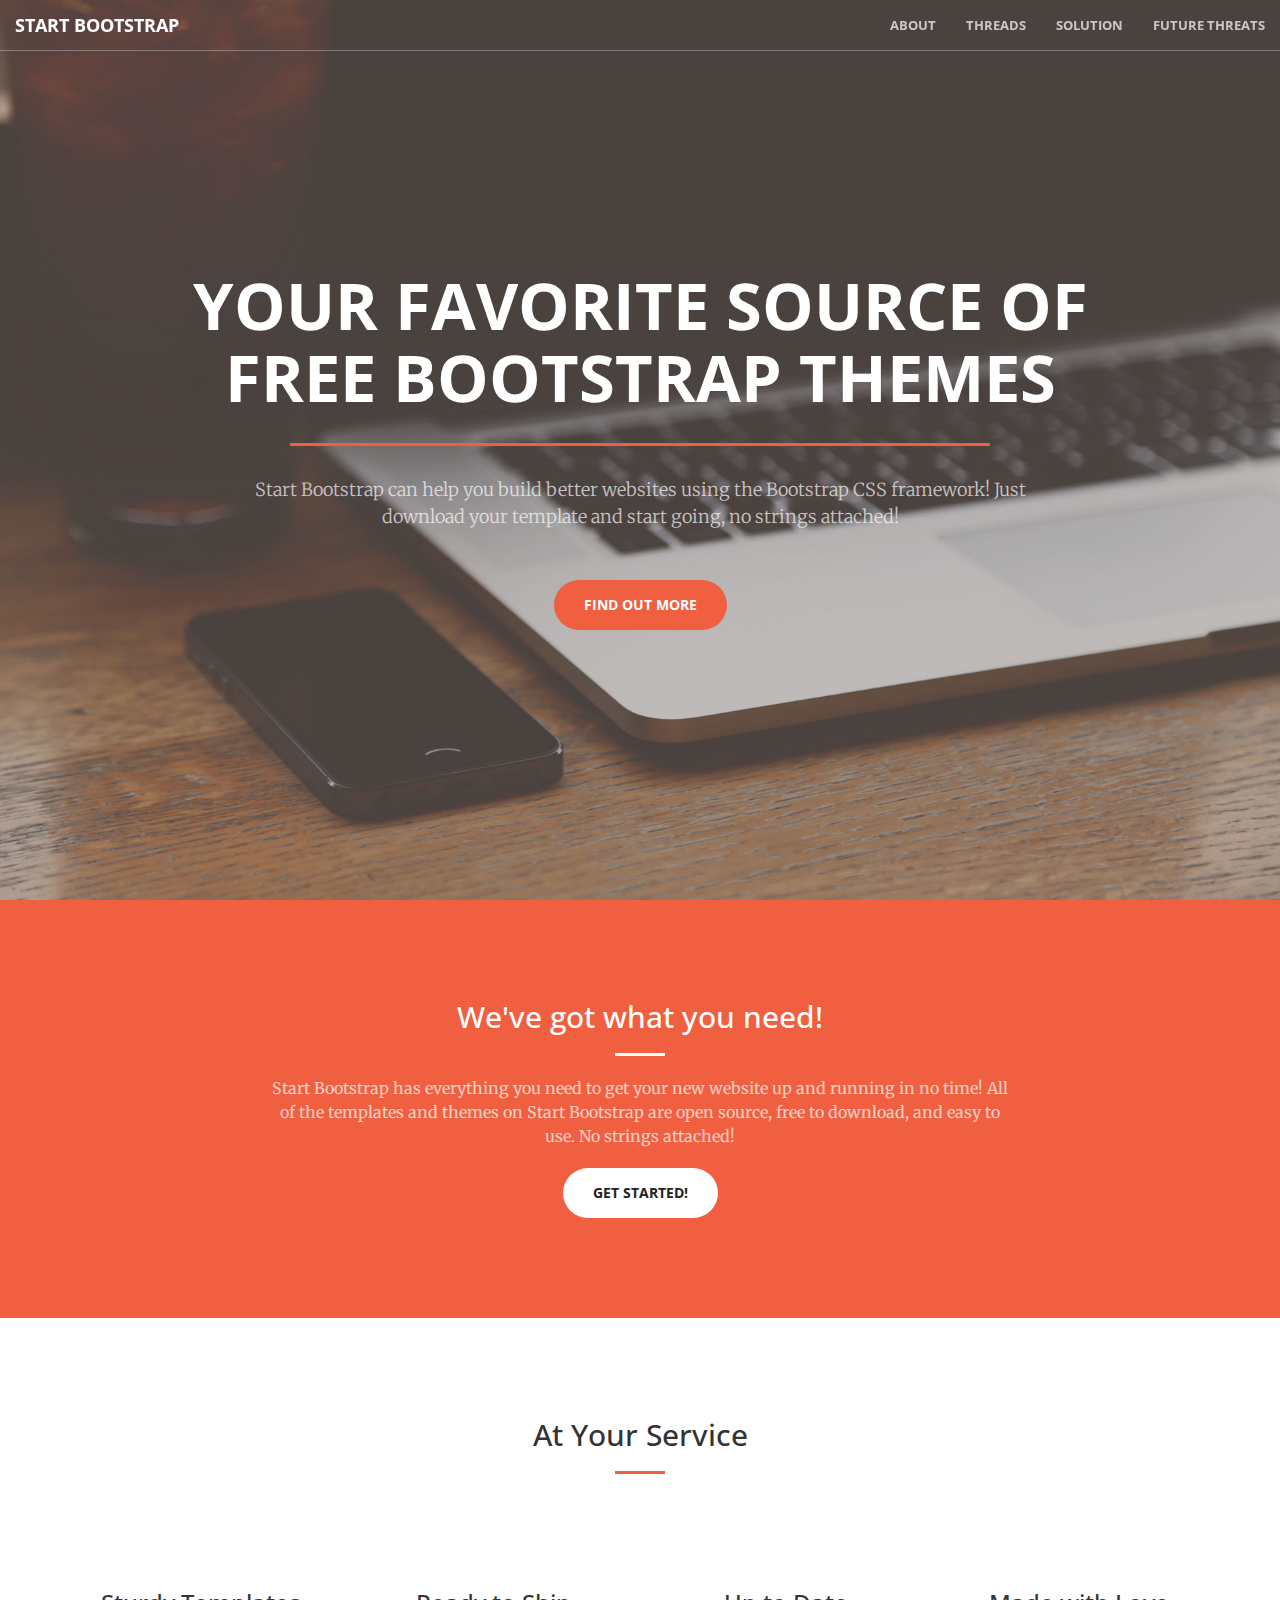
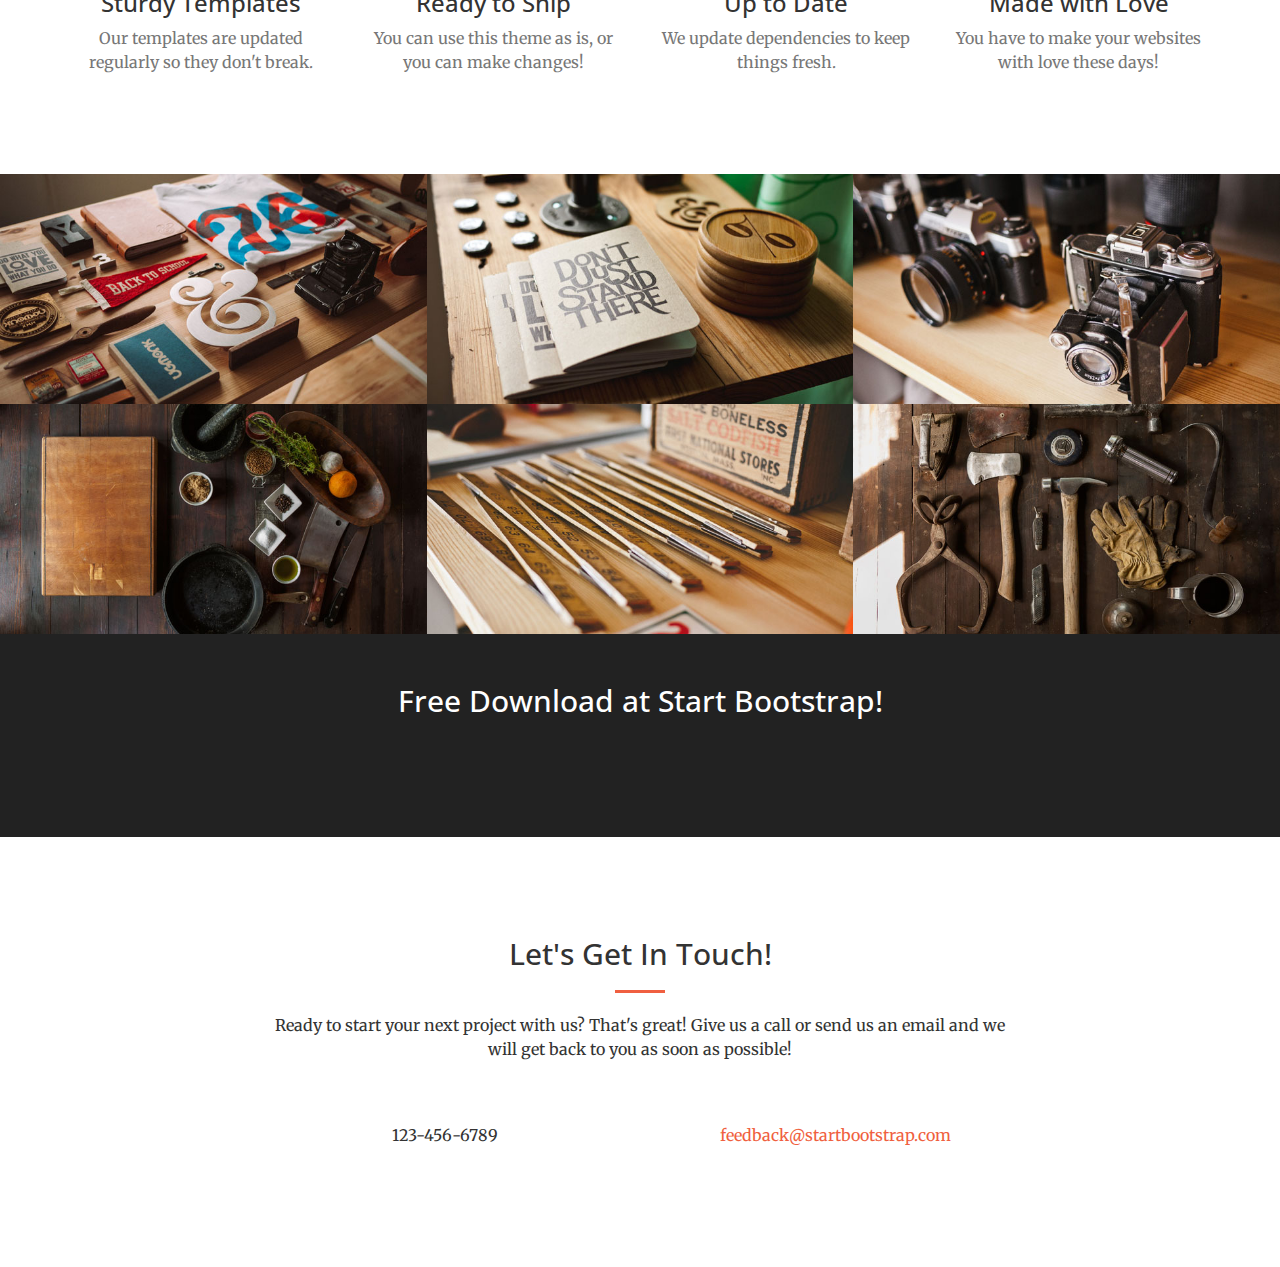
==== ITclass/page/future.html @ 8535921b "all the updates" ====
<!DOCTYPE html>
<html lang="en">

<head>

    <meta charset="utf-8">
    <meta http-equiv="X-UA-Compatible" content="IE=edge">
    <meta name="viewport" content="width=device-width, initial-scale=1">
    <meta name="description" content="">
    <meta name="author" content="">

    <title>IT646 - Threats to E-Commerce</title>

    <!-- Bootstrap Core CSS -->
    <link rel="stylesheet" href="../css/bootstrap.min.css" type="text/css">

    <!-- Custom Fonts -->
    <link href='http://fonts.googleapis.com/css?family=Open+Sans:300italic,400italic,600italic,700italic,800italic,400,300,600,700,800' rel='stylesheet' type='text/css'>
    <link href='http://fonts.googleapis.com/css?family=Merriweather:400,300,300italic,400italic,700,700italic,900,900italic' rel='stylesheet' type='text/css'>
    <link rel="stylesheet" href="../font-awesome/css/font-awesome.min.css" type="text/css">

    <!-- Plugin CSS -->
    <link rel="stylesheet" href="../css/animate.min.css" type="text/css">

    <!-- Custom CSS -->
    <link rel="stylesheet" href="../css/creative.css" type="text/css">

    <!-- HTML5 Shim and Respond.js IE8 support of HTML5 elements and media queries -->
    <!-- WARNING: Respond.js doesn't work if you view the page via file:// -->
    <!--[if lt IE 9]>
        <script src="https://oss.maxcdn.com/libs/html5shiv/3.7.0/html5shiv.js"></script>
        <script src="https://oss.maxcdn.com/libs/respond.js/1.4.2/respond.min.js"></script>
        <![endif]-->

    </head>

    <body id="page-top">

        <nav id="mainNav" class="navbar navbar-default navbar-fixed-top">
            <div class="container-fluid">
                <!-- Brand and toggle get grouped for better mobile display -->
                <div class="navbar-header">
                    <button type="button" class="navbar-toggle collapsed" data-toggle="collapse" data-target="#bs-example-navbar-collapse-1">
                        <span class="sr-only">Toggle navigation</span>
                        <span class="icon-bar"></span>
                        <span class="icon-bar"></span>
                        <span class="icon-bar"></span>
                    </button>
                    <a class="navbar-brand page-scroll" href="#page-top">Start Bootstrap</a>
                </div>

                <!-- Collect the nav links, forms, and other content for toggling -->
                <div class="collapse navbar-collapse" id="bs-example-navbar-collapse-1">
                    <ul class="nav navbar-nav navbar-right">
                        <li>
                            <a class="page-scroll" href="../index.html">About</a>
                        </li>
                        <li>
                            <a class="page-scroll" href="threads.html">Threads</a>
                        </li>
                        <li>
                            <a class="page-scroll" href="solution.html">Solution</a>
                        </li>
                        <li>
                            <a class="page-scroll" href="future.html">Future Threats</a>
                        </li>
                    </ul>
                </div>
                <!-- /.navbar-collapse -->
            </div>
            <!-- /.container-fluid -->
        </nav>

        <header>
            <div class="header-content">
                <div class="header-content-inner">
                    <h1>Your Favorite Source of Free Bootstrap Themes</h1>
                    <hr>
                    <p>Start Bootstrap can help you build better websites using the Bootstrap CSS framework! Just download your template and start going, no strings attached!</p>
                    <a href="#about" class="btn btn-primary btn-xl page-scroll">Find Out More</a>
                </div>
            </div>
        </header>

        <section class="bg-primary" id="about">
            <div class="container">
                <div class="row">
                    <div class="col-lg-8 col-lg-offset-2 text-center">
                        <h2 class="section-heading">We've got what you need!</h2>
                        <hr class="light">
                        <p class="text-faded">Start Bootstrap has everything you need to get your new website up and running in no time! All of the templates and themes on Start Bootstrap are open source, free to download, and easy to use. No strings attached!</p>
                        <a href="#" class="btn btn-default btn-xl">Get Started!</a>
                    </div>
                </div>
            </div>
        </section>

        <section id="services">
            <div class="container">
                <div class="row">
                    <div class="col-lg-12 text-center">
                        <h2 class="section-heading">At Your Service</h2>
                        <hr class="primary">
                    </div>
                </div>
            </div>
            <div class="container">
                <div class="row">
                    <div class="col-lg-3 col-md-6 text-center">
                        <div class="service-box">
                            <i class="fa fa-4x fa-diamond wow bounceIn text-primary"></i>
                            <h3>Sturdy Templates</h3>
                            <p class="text-muted">Our templates are updated regularly so they don't break.</p>
                        </div>
                    </div>
                    <div class="col-lg-3 col-md-6 text-center">
                        <div class="service-box">
                            <i class="fa fa-4x fa-paper-plane wow bounceIn text-primary" data-wow-delay=".1s"></i>
                            <h3>Ready to Ship</h3>
                            <p class="text-muted">You can use this theme as is, or you can make changes!</p>
                        </div>
                    </div>
                    <div class="col-lg-3 col-md-6 text-center">
                        <div class="service-box">
                            <i class="fa fa-4x fa-newspaper-o wow bounceIn text-primary" data-wow-delay=".2s"></i>
                            <h3>Up to Date</h3>
                            <p class="text-muted">We update dependencies to keep things fresh.</p>
                        </div>
                    </div>
                    <div class="col-lg-3 col-md-6 text-center">
                        <div class="service-box">
                            <i class="fa fa-4x fa-heart wow bounceIn text-primary" data-wow-delay=".3s"></i>
                            <h3>Made with Love</h3>
                            <p class="text-muted">You have to make your websites with love these days!</p>
                        </div>
                    </div>
                </div>
            </div>
        </section>

        <section class="no-padding" id="portfolio">
            <div class="container-fluid">
                <div class="row no-gutter">
                    <div class="col-lg-4 col-sm-6">
                        <a href="#" class="portfolio-box">
                            <img src="../img/portfolio/1.jpg" class="img-responsive" alt="">
                            <div class="portfolio-box-caption">
                                <div class="portfolio-box-caption-content">
                                    <div class="project-category text-faded">
                                        Category
                                    </div>
                                    <div class="project-name">
                                        Project Name
                                    </div>
                                </div>
                            </div>
                        </a>
                    </div>
                    <div class="col-lg-4 col-sm-6">
                        <a href="#" class="portfolio-box">
                            <img src="../img/portfolio/2.jpg" class="img-responsive" alt="">
                            <div class="portfolio-box-caption">
                                <div class="portfolio-box-caption-content">
                                    <div class="project-category text-faded">
                                        Category
                                    </div>
                                    <div class="project-name">
                                        Project Name
                                    </div>
                                </div>
                            </div>
                        </a>
                    </div>
                    <div class="col-lg-4 col-sm-6">
                        <a href="#" class="portfolio-box">
                            <img src="../img/portfolio/3.jpg" class="img-responsive" alt="">
                            <div class="portfolio-box-caption">
                                <div class="portfolio-box-caption-content">
                                    <div class="project-category text-faded">
                                        Category
                                    </div>
                                    <div class="project-name">
                                        Project Name
                                    </div>
                                </div>
                            </div>
                        </a>
                    </div>
                    <div class="col-lg-4 col-sm-6">
                        <a href="#" class="portfolio-box">
                            <img src="../img/portfolio/4.jpg" class="img-responsive" alt="">
                            <div class="portfolio-box-caption">
                                <div class="portfolio-box-caption-content">
                                    <div class="project-category text-faded">
                                        Category
                                    </div>
                                    <div class="project-name">
                                        Project Name
                                    </div>
                                </div>
                            </div>
                        </a>
                    </div>
                    <div class="col-lg-4 col-sm-6">
                        <a href="#" class="portfolio-box">
                            <img src="../img/portfolio/5.jpg" class="img-responsive" alt="">
                            <div class="portfolio-box-caption">
                                <div class="portfolio-box-caption-content">
                                    <div class="project-category text-faded">
                                        Category
                                    </div>
                                    <div class="project-name">
                                        Project Name
                                    </div>
                                </div>
                            </div>
                        </a>
                    </div>
                    <div class="col-lg-4 col-sm-6">
                        <a href="#" class="portfolio-box">
                            <img src="../img/portfolio/6.jpg" class="img-responsive" alt="">
                            <div class="portfolio-box-caption">
                                <div class="portfolio-box-caption-content">
                                    <div class="project-category text-faded">
                                        Category
                                    </div>
                                    <div class="project-name">
                                        Project Name
                                    </div>
                                </div>
                            </div>
                        </a>
                    </div>
                </div>
            </div>
        </section>

        <aside class="bg-dark">
            <div class="container text-center">
                <div class="call-to-action">
                    <h2>Free Download at Start Bootstrap!</h2>
                    <a href="#" class="btn btn-default btn-xl wow tada">Download Now!</a>
                </div>
            </div>
        </aside>

        <section id="contact">
            <div class="container">
                <div class="row">
                    <div class="col-lg-8 col-lg-offset-2 text-center">
                        <h2 class="section-heading">Let's Get In Touch!</h2>
                        <hr class="primary">
                        <p>Ready to start your next project with us? That's great! Give us a call or send us an email and we will get back to you as soon as possible!</p>
                    </div>
                    <div class="col-lg-4 col-lg-offset-2 text-center">
                        <i class="fa fa-phone fa-3x wow bounceIn"></i>
                        <p>123-456-6789</p>
                    </div>
                    <div class="col-lg-4 text-center">
                        <i class="fa fa-envelope-o fa-3x wow bounceIn" data-wow-delay=".1s"></i>
                        <p><a href="mailto:your-email@your-domain.com">feedback@startbootstrap.com</a></p>
                    </div>
                </div>
            </div>
        </section>

        <!-- jQuery -->
        <script src="../js/jquery.js"></script>

        <!-- Bootstrap Core JavaScript -->
        <script src="../js/bootstrap.min.js"></script>

        <!-- Plugin JavaScript -->
        <script src="../js/jquery.easing.min.js"></script>
        <script src="../js/jquery.fittext.js"></script>
        <script src="../js/wow.min.js"></script>

        <!-- Custom Theme JavaScript -->
        <script src="../js/creative.js"></script>

    </body>

    </html>
---- ITclass/css/creative.css ----
/*!
 * Start Bootstrap - Creative Bootstrap Theme (http://startbootstrap.com)
 * Code licensed under the Apache License v2.0.
 * For details, see http://www.apache.org/licenses/LICENSE-2.0.
 */

html,
body {
    width: 100%;
    height: 100%;
}

body {
    font-family: Merriweather,'Helvetica Neue',Arial,sans-serif;
}

hr {
    max-width: 50px;
    border-color: #f05f40;
    border-width: 3px;
}

hr.light {
    border-color: #fff;
}

a {
    color: #f05f40;
    -webkit-transition: all .35s;
    -moz-transition: all .35s;
    transition: all .35s;
}

a:hover,
a:focus {
    color: #eb3812;
}

h1,
h2,
h3,
h4,
h5,
h6 {
    font-family: 'Open Sans','Helvetica Neue',Arial,sans-serif;
}

p {
    margin-bottom: 20px;
    font-size: 16px;
    line-height: 1.5;
}

.bg-primary {
    background-color: #f05f40;
}

.bg-dark {
    color: #fff;
    background-color: #222;
}

.text-faded {
    color: rgba(255,255,255,.7);
}

section {
    padding: 100px 0;
}

aside {
    padding: 50px 0;
}

.no-padding {
    padding: 0;
}

.navbar-default {
    border-color: rgba(34,34,34,.05);
    font-family: 'Open Sans','Helvetica Neue',Arial,sans-serif;
    background-color: #fff;
    -webkit-transition: all .35s;
    -moz-transition: all .35s;
    transition: all .35s;
}

.navbar-default .navbar-header .navbar-brand {
    text-transform: uppercase;
    font-family: 'Open Sans','Helvetica Neue',Arial,sans-serif;
    font-weight: 700;
    color: #f05f40;
}

.navbar-default .navbar-header .navbar-brand:hover,
.navbar-default .navbar-header .navbar-brand:focus {
    color: #eb3812;
}

.navbar-default .nav > li>a,
.navbar-default .nav>li>a:focus {
    text-transform: uppercase;
    font-size: 13px;
    font-weight: 700;
    color: #222;
}

.navbar-default .nav > li>a:hover,
.navbar-default .nav>li>a:focus:hover {
    color: #f05f40;
}

.navbar-default .nav > li.active>a,
.navbar-default .nav>li.active>a:focus {
    color: #f05f40!important;
    background-color: transparent;
}

.navbar-default .nav > li.active>a:hover,
.navbar-default .nav>li.active>a:focus:hover {
    background-color: transparent;
}

@media(min-width:768px) {
    .navbar-default {
        border-color: rgba(255,255,255,.3);
        background-color: transparent;
    }

    .navbar-default .navbar-header .navbar-brand {
        color: rgba(255,255,255,.7);
    }

    .navbar-default .navbar-header .navbar-brand:hover,
    .navbar-default .navbar-header .navbar-brand:focus {
        color: #fff;
    }

    .navbar-default .nav > li>a,
    .navbar-default .nav>li>a:focus {
        color: rgba(255,255,255,.7);
    }

    .navbar-default .nav > li>a:hover,
    .navbar-default .nav>li>a:focus:hover {
        color: #fff;
    }

    .navbar-default.affix {
        border-color: rgba(34,34,34,.05);
        background-color: #fff;
    }

    .navbar-default.affix .navbar-header .navbar-brand {
        font-size: 14px;
        color: #f05f40;
    }

    .navbar-default.affix .navbar-header .navbar-brand:hover,
    .navbar-default.affix .navbar-header .navbar-brand:focus {
        color: #eb3812;
    }

    .navbar-default.affix .nav > li>a,
    .navbar-default.affix .nav>li>a:focus {
        color: #222;
    }

    .navbar-default.affix .nav > li>a:hover,
    .navbar-default.affix .nav>li>a:focus:hover {
        color: #f05f40;
    }
}

header {
    position: relative;
    width: 100%;
    min-height: auto;
    text-align: center;
    color: #fff;
    background-image: url(../img/header.jpg);
    background-position: center;
    -webkit-background-size: cover;
    -moz-background-size: cover;
    background-size: cover;
    -o-background-size: cover;
}

header .header-content {
    position: relative;
    width: 100%;
    padding: 100px 15px;
    text-align: center;
}

header .header-content .header-content-inner h1 {
    margin-top: 0;
    margin-bottom: 0;
    text-transform: uppercase;
    font-weight: 700;
}

header .header-content .header-content-inner hr {
    margin: 30px auto;
    max-width: 700px;
}

header .header-content .header-content-inner p {
    margin-bottom: 50px;
    font-size: 16px;
    font-weight: 300;
    color: rgba(255,255,255,.7);
}

@media(min-width:768px) {
    header {
        min-height: 100%;
    }

    header .header-content {
        position: absolute;
        top: 50%;
        padding: 0 50px;
        -webkit-transform: translateY(-50%);
        -ms-transform: translateY(-50%);
        transform: translateY(-50%);
    }

    header .header-content .header-content-inner {
        margin-right: auto;
        margin-left: auto;
        max-width: 1000px;
    }

    header .header-content .header-content-inner p {
        margin-right: auto;
        margin-left: auto;
        max-width: 80%;
        font-size: 18px;
    }
}

.section-heading {
    margin-top: 0;
}

.service-box {
    margin: 50px auto 0;
    max-width: 400px;
}

@media(min-width:992px) {
    .service-box {
        margin: 20px auto 0;
    }
}

.service-box p {
    margin-bottom: 0;
}

.portfolio-box {
    display: block;
    position: relative;
    margin: 0 auto;
    max-width: 650px;
}

.portfolio-box .portfolio-box-caption {
    display: block;
    position: absolute;
    bottom: 0;
    width: 100%;
    height: 100%;
    text-align: center;
    color: #fff;
    opacity: 0;
    background: rgba(240,95,64,.9);
    -webkit-transition: all .35s;
    -moz-transition: all .35s;
    transition: all .35s;
}

.portfolio-box .portfolio-box-caption .portfolio-box-caption-content {
    position: absolute;
    top: 50%;
    width: 100%;
    text-align: center;
    transform: translateY(-50%);
}

.portfolio-box .portfolio-box-caption .portfolio-box-caption-content .project-category,
.portfolio-box .portfolio-box-caption .portfolio-box-caption-content .project-name {
    padding: 0 15px;
    font-family: 'Open Sans','Helvetica Neue',Arial,sans-serif;
}

.portfolio-box .portfolio-box-caption .portfolio-box-caption-content .project-category {
    text-transform: uppercase;
    font-size: 14px;
    font-weight: 600;
}

.portfolio-box .portfolio-box-caption .portfolio-box-caption-content .project-name {
    font-size: 18px;
}

.portfolio-box:hover .portfolio-box-caption {
    opacity: 1;
}

@media(min-width:768px) {
    .portfolio-box .portfolio-box-caption .portfolio-box-caption-content .project-category {
        font-size: 16px;
    }

    .portfolio-box .portfolio-box-caption .portfolio-box-caption-content .project-name {
        font-size: 22px;
    }
}

.call-to-action h2 {
    margin: 0 auto 20px;
}

.text-primary {
    color: #f05f40;
}

.no-gutter > [class*=col-] {
    padding-right: 0;
    padding-left: 0;
}

.btn-default {
    border-color: #fff;
    color: #222;
    background-color: #fff;
    -webkit-transition: all .35s;
    -moz-transition: all .35s;
    transition: all .35s;
}

.btn-default:hover,
.btn-default:focus,
.btn-default.focus,
.btn-default:active,
.btn-default.active,
.open > .dropdown-toggle.btn-default {
    border-color: #ededed;
    color: #222;
    background-color: #f2f2f2;
}

.btn-default:active,
.btn-default.active,
.open > .dropdown-toggle.btn-default {
    background-image: none;
}

.btn-default.disabled,
.btn-default[disabled],
fieldset[disabled] .btn-default,
.btn-default.disabled:hover,
.btn-default[disabled]:hover,
fieldset[disabled] .btn-default:hover,
.btn-default.disabled:focus,
.btn-default[disabled]:focus,
fieldset[disabled] .btn-default:focus,
.btn-default.disabled.focus,
.btn-default[disabled].focus,
fieldset[disabled] .btn-default.focus,
.btn-default.disabled:active,
.btn-default[disabled]:active,
fieldset[disabled] .btn-default:active,
.btn-default.disabled.active,
.btn-default[disabled].active,
fieldset[disabled] .btn-default.active {
    border-color: #fff;
    background-color: #fff;
}

.btn-default .badge {
    color: #fff;
    background-color: #222;
}

.btn-primary {
    border-color: #f05f40;
    color: #fff;
    background-color: #f05f40;
    -webkit-transition: all .35s;
    -moz-transition: all .35s;
    transition: all .35s;
}

.btn-primary:hover,
.btn-primary:focus,
.btn-primary.focus,
.btn-primary:active,
.btn-primary.active,
.open > .dropdown-toggle.btn-primary {
    border-color: #ed431f;
    color: #fff;
    background-color: #ee4b28;
}

.btn-primary:active,
.btn-primary.active,
.open > .dropdown-toggle.btn-primary {
    background-image: none;
}

.btn-primary.disabled,
.btn-primary[disabled],
fieldset[disabled] .btn-primary,
.btn-primary.disabled:hover,
.btn-primary[disabled]:hover,
fieldset[disabled] .btn-primary:hover,
.btn-primary.disabled:focus,
.btn-primary[disabled]:focus,
fieldset[disabled] .btn-primary:focus,
.btn-primary.disabled.focus,
.btn-primary[disabled].focus,
fieldset[disabled] .btn-primary.focus,
.btn-primary.disabled:active,
.btn-primary[disabled]:active,
fieldset[disabled] .btn-primary:active,
.btn-primary.disabled.active,
.btn-primary[disabled].active,
fieldset[disabled] .btn-primary.active {
    border-color: #f05f40;
    background-color: #f05f40;
}

.btn-primary .badge {
    color: #f05f40;
    background-color: #fff;
}

.btn {
    border: 0;
    border-radius: 300px;
    text-transform: uppercase;
    font-family: 'Open Sans','Helvetica Neue',Arial,sans-serif;
    font-weight: 700;
}

.btn-xl {
    padding: 15px 30px;
}

::-moz-selection {
    text-shadow: none;
    color: #fff;
    background: #222;
}

::selection {
    text-shadow: none;
    color: #fff;
    background: #222;
}

img::selection {
    color: #fff;
    background: 0 0;
}

img::-moz-selection {
    color: #fff;
    background: 0 0;
}

body {
    webkit-tap-highlight-color: #222;
}
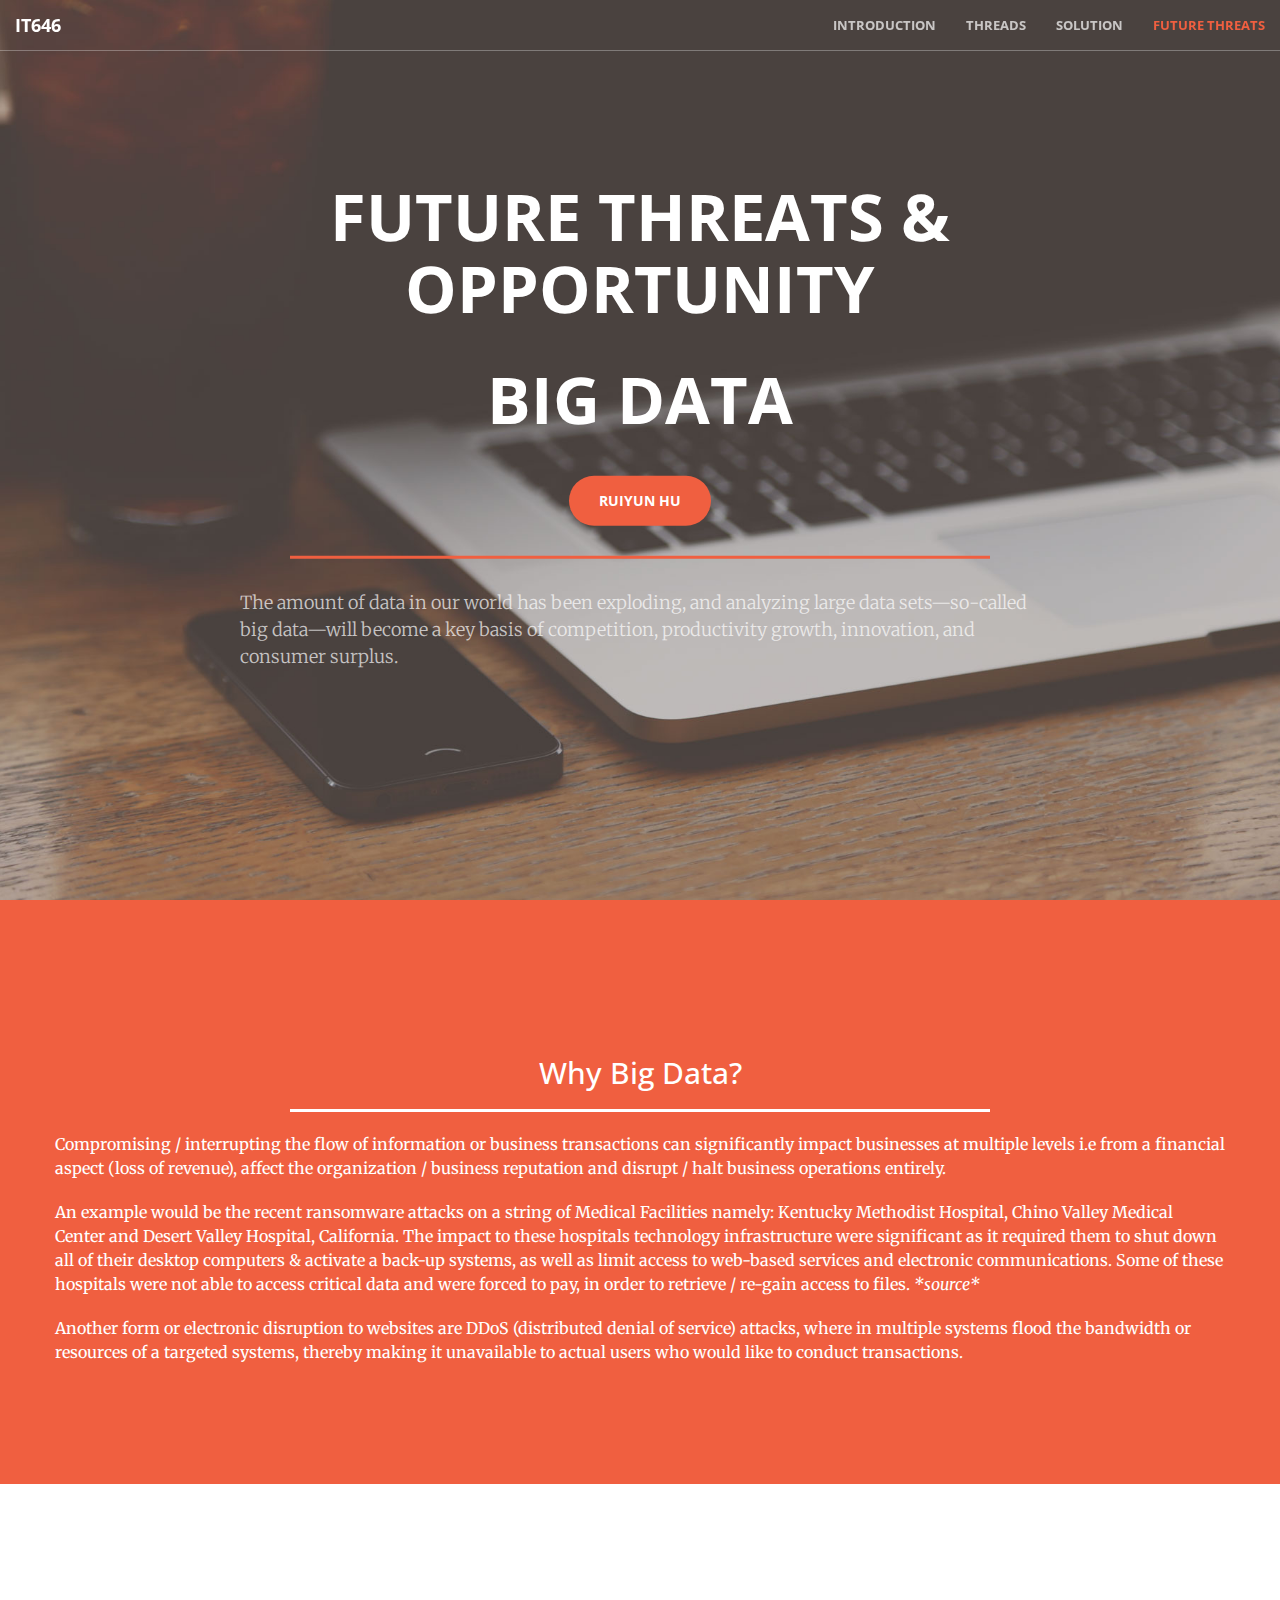
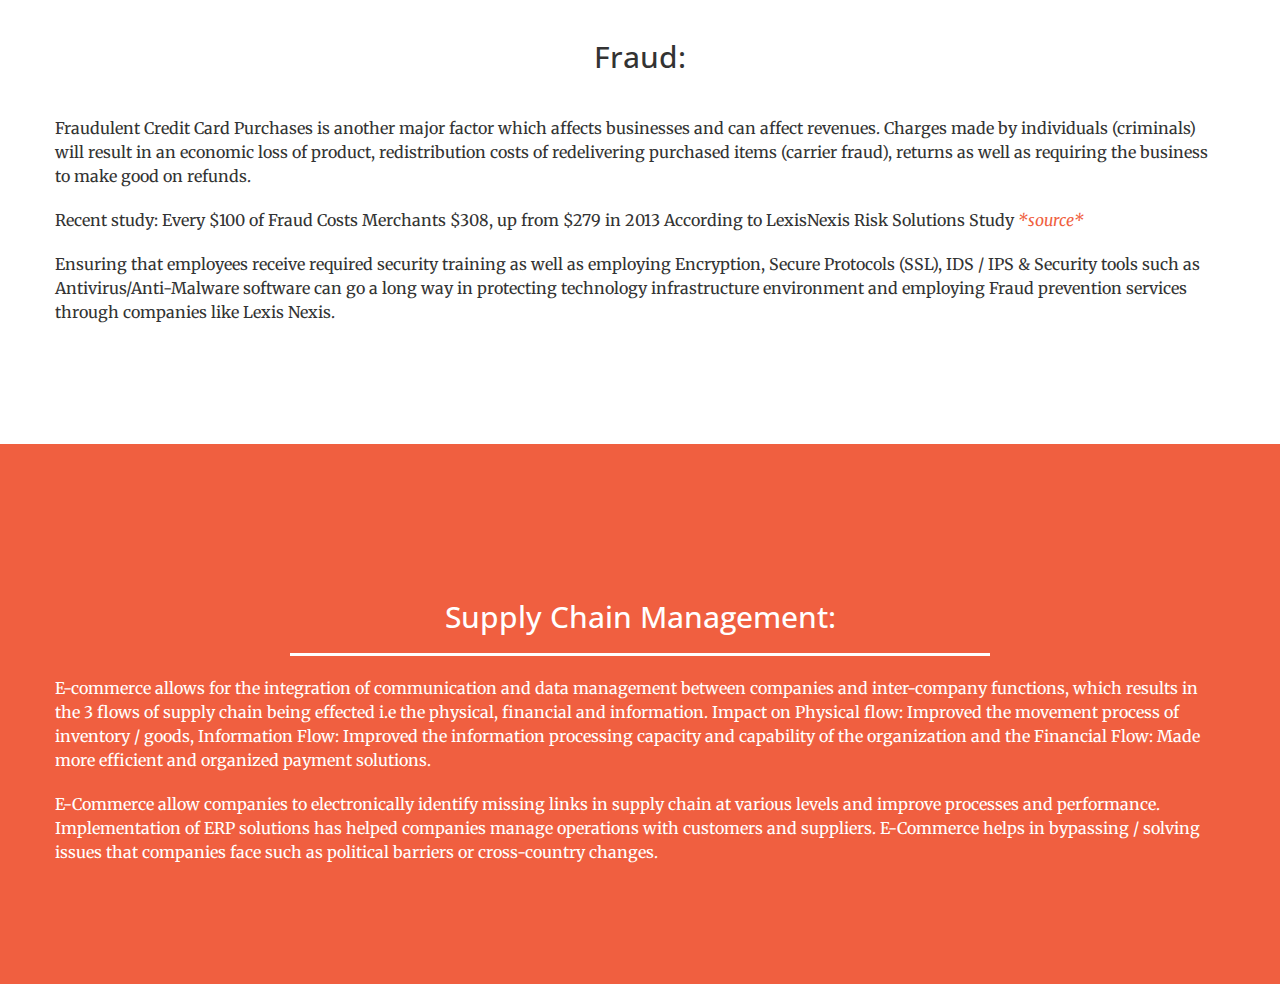
==== commit 80fd5695: "update" ====
--- a/ITclass/page/future.html
+++ b/ITclass/page/future.html
@@ -9,7 +9,7 @@
     <meta name="description" content="">
     <meta name="author" content="">
 
-    <title>IT646 - Threats to E-Commerce</title>
+    <title>IT646 - Threats to E-commerce</title>
 
     <!-- Bootstrap Core CSS -->
     <link rel="stylesheet" href="../css/bootstrap.min.css" type="text/css">
@@ -46,14 +46,14 @@
                         <span class="icon-bar"></span>
                         <span class="icon-bar"></span>
                     </button>
-                    <a class="navbar-brand page-scroll" href="#page-top">Start Bootstrap</a>
+                    <a class="navbar-brand page-scroll" href="#page-top">IT646</a>
                 </div>
 
                 <!-- Collect the nav links, forms, and other content for toggling -->
                 <div class="collapse navbar-collapse" id="bs-example-navbar-collapse-1">
                     <ul class="nav navbar-nav navbar-right">
                         <li>
-                            <a class="page-scroll" href="../index.html">About</a>
+                            <a class="page-scroll" href="../index.html">Introduction</a>
                         </li>
                         <li>
                             <a class="page-scroll" href="threads.html">Threads</a>
@@ -61,7 +61,7 @@
                         <li>
                             <a class="page-scroll" href="solution.html">Solution</a>
                         </li>
-                        <li>
+                        <li class="active">
                             <a class="page-scroll" href="future.html">Future Threats</a>
                         </li>
                     </ul>
@@ -74,210 +74,85 @@
         <header>
             <div class="header-content">
                 <div class="header-content-inner">
-                    <h1>Your Favorite Source of Free Bootstrap Themes</h1>
+                    <h1 style="margin-bottom:40px;">Future Threats & Opportunity</h1>
+                     <h1 style="margin-bottom:40px;">Big Data</h1>
+                    <a href="#about" class="btn btn-primary btn-xl page-scroll" style="margin: 0 5px;">Ruiyun Hu</a>
                     <hr>
-                    <p>Start Bootstrap can help you build better websites using the Bootstrap CSS framework! Just download your template and start going, no strings attached!</p>
-                    <a href="#about" class="btn btn-primary btn-xl page-scroll">Find Out More</a>
+                    <p class="left-align">The amount of data in our world has been exploding, and analyzing large data sets—so-called big data—will become a key basis of competition, productivity growth, innovation, and consumer surplus.
+                    </p>
                 </div>
             </div>
         </header>
 
-        <section class="bg-primary" id="about">
+        <section class="bg-primary">
             <div class="container">
                 <div class="row">
-                    <div class="col-lg-8 col-lg-offset-2 text-center">
-                        <h2 class="section-heading">We've got what you need!</h2>
+                    <div class="center-block text-center">
+                        <i style="color:#ffffff" class="fa fa-4x fa-desktop wow bounceIn text-primary" data-wow-delay=".2s"></i>
+                        <h2 class="section-heading">Why Big Data? </h2>
                         <hr class="light">
-                        <p class="text-faded">Start Bootstrap has everything you need to get your new website up and running in no time! All of the templates and themes on Start Bootstrap are open source, free to download, and easy to use. No strings attached!</p>
-                        <a href="#" class="btn btn-default btn-xl">Get Started!</a>
+                        <p class="left-align">Compromising / interrupting the flow of information or business transactions can significantly impact businesses at multiple levels i.e from a financial aspect (loss of revenue), affect the organization / business reputation and disrupt / halt business operations entirely.
+                        </p>
+                        <p class="left-align">An example would be the recent ransomware attacks on a string of Medical Facilities namely: Kentucky Methodist Hospital, Chino Valley Medical Center and Desert Valley Hospital, California. The impact to these hospitals technology infrastructure were significant as it required them to shut down all of their desktop computers & activate a back-up systems, as well as limit access to web-based services and electronic communications. Some of these hospitals were not able to access critical data and were forced to pay, in order to retrieve / re-gain access to files. <i><a style="color:#ffffff" href="http://www.bbc.com/news/technology-35880610"> *source* </a></i> 
+                        </p>
+                        <p class="left-align">Another form or electronic disruption to websites are DDoS (distributed denial of service) attacks, where in multiple systems flood the bandwidth or resources of a targeted systems, thereby making it unavailable to actual users who would like to conduct transactions.
+                        </p>
                     </div>
                 </div>
             </div>
         </section>
 
-        <section id="services">
+        <section>
             <div class="container">
                 <div class="row">
-                    <div class="col-lg-12 text-center">
-                        <h2 class="section-heading">At Your Service</h2>
-                        <hr class="primary">
-                    </div>
-                </div>
-            </div>
-            <div class="container">
-                <div class="row">
-                    <div class="col-lg-3 col-md-6 text-center">
-                        <div class="service-box">
-                            <i class="fa fa-4x fa-diamond wow bounceIn text-primary"></i>
-                            <h3>Sturdy Templates</h3>
-                            <p class="text-muted">Our templates are updated regularly so they don't break.</p>
-                        </div>
-                    </div>
-                    <div class="col-lg-3 col-md-6 text-center">
-                        <div class="service-box">
-                            <i class="fa fa-4x fa-paper-plane wow bounceIn text-primary" data-wow-delay=".1s"></i>
-                            <h3>Ready to Ship</h3>
-                            <p class="text-muted">You can use this theme as is, or you can make changes!</p>
-                        </div>
-                    </div>
-                    <div class="col-lg-3 col-md-6 text-center">
-                        <div class="service-box">
-                            <i class="fa fa-4x fa-newspaper-o wow bounceIn text-primary" data-wow-delay=".2s"></i>
-                            <h3>Up to Date</h3>
-                            <p class="text-muted">We update dependencies to keep things fresh.</p>
-                        </div>
-                    </div>
-                    <div class="col-lg-3 col-md-6 text-center">
-                        <div class="service-box">
-                            <i class="fa fa-4x fa-heart wow bounceIn text-primary" data-wow-delay=".3s"></i>
-                            <h3>Made with Love</h3>
-                            <p class="text-muted">You have to make your websites with love these days!</p>
-                        </div>
+                    <div class="center-block text-center">
+                        <i class="fa fa-4x fa-credit-card wow bounceIn text-primary" data-wow-delay=".2s"></i>
+                        <h2 class="section-heading">Fraud: </h2>
+                        <hr class="light">
+                        <p class="left-align">Fraudulent Credit Card Purchases is another major factor which affects businesses and can affect revenues. Charges made by individuals (criminals) will result in an economic loss of product, redistribution costs of redelivering purchased items (carrier fraud), returns as well as requiring the business to make good on refunds. 
+                        </p>
+                        <p class="left-align">Recent study: Every $100 of Fraud Costs Merchants $308, up from $279 in 2013 According to LexisNexis Risk Solutions Study <i><a href="http://www.lexisnexis.com/risk/newsevents/press-release.aspx?id=1410550882765029"> *source* </a></i> 
+                        </p>
+                        <p class="left-align">Ensuring that employees receive required security training as well as employing Encryption, Secure Protocols (SSL), IDS / IPS & Security tools such as Antivirus/Anti-Malware software can go a long way in protecting technology infrastructure environment and employing Fraud prevention services through companies like Lexis Nexis.  
+                        </p>
                     </div>
                 </div>
             </div>
         </section>
 
-        <section class="no-padding" id="portfolio">
-            <div class="container-fluid">
-                <div class="row no-gutter">
-                    <div class="col-lg-4 col-sm-6">
-                        <a href="#" class="portfolio-box">
-                            <img src="../img/portfolio/1.jpg" class="img-responsive" alt="">
-                            <div class="portfolio-box-caption">
-                                <div class="portfolio-box-caption-content">
-                                    <div class="project-category text-faded">
-                                        Category
-                                    </div>
-                                    <div class="project-name">
-                                        Project Name
-                                    </div>
-                                </div>
-                            </div>
-                        </a>
-                    </div>
-                    <div class="col-lg-4 col-sm-6">
-                        <a href="#" class="portfolio-box">
-                            <img src="../img/portfolio/2.jpg" class="img-responsive" alt="">
-                            <div class="portfolio-box-caption">
-                                <div class="portfolio-box-caption-content">
-                                    <div class="project-category text-faded">
-                                        Category
-                                    </div>
-                                    <div class="project-name">
-                                        Project Name
-                                    </div>
-                                </div>
-                            </div>
-                        </a>
-                    </div>
-                    <div class="col-lg-4 col-sm-6">
-                        <a href="#" class="portfolio-box">
-                            <img src="../img/portfolio/3.jpg" class="img-responsive" alt="">
-                            <div class="portfolio-box-caption">
-                                <div class="portfolio-box-caption-content">
-                                    <div class="project-category text-faded">
-                                        Category
-                                    </div>
-                                    <div class="project-name">
-                                        Project Name
-                                    </div>
-                                </div>
-                            </div>
-                        </a>
-                    </div>
-                    <div class="col-lg-4 col-sm-6">
-                        <a href="#" class="portfolio-box">
-                            <img src="../img/portfolio/4.jpg" class="img-responsive" alt="">
-                            <div class="portfolio-box-caption">
-                                <div class="portfolio-box-caption-content">
-                                    <div class="project-category text-faded">
-                                        Category
-                                    </div>
-                                    <div class="project-name">
-                                        Project Name
-                                    </div>
-                                </div>
-                            </div>
-                        </a>
-                    </div>
-                    <div class="col-lg-4 col-sm-6">
-                        <a href="#" class="portfolio-box">
-                            <img src="../img/portfolio/5.jpg" class="img-responsive" alt="">
-                            <div class="portfolio-box-caption">
-                                <div class="portfolio-box-caption-content">
-                                    <div class="project-category text-faded">
-                                        Category
-                                    </div>
-                                    <div class="project-name">
-                                        Project Name
-                                    </div>
-                                </div>
-                            </div>
-                        </a>
-                    </div>
-                    <div class="col-lg-4 col-sm-6">
-                        <a href="#" class="portfolio-box">
-                            <img src="../img/portfolio/6.jpg" class="img-responsive" alt="">
-                            <div class="portfolio-box-caption">
-                                <div class="portfolio-box-caption-content">
-                                    <div class="project-category text-faded">
-                                        Category
-                                    </div>
-                                    <div class="project-name">
-                                        Project Name
-                                    </div>
-                                </div>
-                            </div>
-                        </a>
-                    </div>
-                </div>
-            </div>
-        </section>
 
-        <aside class="bg-dark">
-            <div class="container text-center">
-                <div class="call-to-action">
-                    <h2>Free Download at Start Bootstrap!</h2>
-                    <a href="#" class="btn btn-default btn-xl wow tada">Download Now!</a>
-                </div>
-            </div>
-        </aside>
-
-        <section id="contact">
+        <section class="bg-primary" id="about">
             <div class="container">
                 <div class="row">
-                    <div class="col-lg-8 col-lg-offset-2 text-center">
-                        <h2 class="section-heading">Let's Get In Touch!</h2>
-                        <hr class="primary">
-                        <p>Ready to start your next project with us? That's great! Give us a call or send us an email and we will get back to you as soon as possible!</p>
-                    </div>
-                    <div class="col-lg-4 col-lg-offset-2 text-center">
-                        <i class="fa fa-phone fa-3x wow bounceIn"></i>
-                        <p>123-456-6789</p>
-                    </div>
-                    <div class="col-lg-4 text-center">
-                        <i class="fa fa-envelope-o fa-3x wow bounceIn" data-wow-delay=".1s"></i>
-                        <p><a href="mailto:your-email@your-domain.com">feedback@startbootstrap.com</a></p>
-                    </div>
-                </div>
-            </div>
-        </section>
+                   <div class="center-block text-center">
+                    <i style="color:#ffffff" class="fa fa-4x fa-briefcase wow bounceIn text-primary" data-wow-delay=".2s"></i>
+                       <h2 class="section-heading">Supply Chain Management:</h2>
+                       <hr class="light">
+                       <p class="left-align">E-commerce allows for the integration of communication and data management between companies and inter-company functions, which results in the 3 flows of supply chain being effected i.e the physical, financial and information.  Impact on Physical flow: Improved the movement process of inventory / goods, Information Flow: Improved the information processing capacity and capability of the organization and the Financial Flow: Made more efficient and organized payment solutions. 
+                       </p>
+                       <p class="left-align">E-Commerce allow companies to electronically identify missing links in supply chain at various levels and improve processes and performance. Implementation of ERP solutions has helped companies manage operations with customers and suppliers. E-Commerce helps in bypassing / solving issues that companies face such as political barriers or cross-country changes. <i><a href="https://en.wikipedia.org/wiki/E-commerce"> *source* </a></i> 
+                       </p>
+                   </div>
+               </div>
+           </div>
+       </section>
 
-        <!-- jQuery -->
-        <script src="../js/jquery.js"></script>
 
-        <!-- Bootstrap Core JavaScript -->
-        <script src="../js/bootstrap.min.js"></script>
 
-        <!-- Plugin JavaScript -->
-        <script src="../js/jquery.easing.min.js"></script>
-        <script src="../js/jquery.fittext.js"></script>
-        <script src="../js/wow.min.js"></script>
+       <!-- jQuery -->
+       <script src="../js/jquery.js"></script>
 
-        <!-- Custom Theme JavaScript -->
-        <script src="../js/creative.js"></script>
+       <!-- Bootstrap Core JavaScript -->
+       <script src="../js/bootstrap.min.js"></script>
 
-    </body>
+       <!-- Plugin JavaScript -->
+       <script src="../js/jquery.easing.min.js"></script>
+       <script src="../js/jquery.fittext.js"></script>
+       <script src="../js/wow.min.js"></script>
 
-    </html>
+       <!-- Custom Theme JavaScript -->
+       <script src="../js/creative.js"></script>
+
+   </body>
+
+   </html>
--- a/ITclass/css/creative.css
+++ b/ITclass/css/creative.css
@@ -15,7 +15,7 @@
 }
 
 hr {
-    max-width: 50px;
+    max-width: 700px;
     border-color: #f05f40;
     border-width: 3px;
 }
@@ -51,6 +51,10 @@
     line-height: 1.5;
 }
 
+.left-align{
+    text-align: left;
+}
+
 .bg-primary {
     background-color: #f05f40;
 }
@@ -179,7 +183,7 @@
     text-align: center;
     color: #fff;
     background-image: url(../img/header.jpg);
-    background-position: center;
+    background-position: top center;
     -webkit-background-size: cover;
     -moz-background-size: cover;
     background-size: cover;
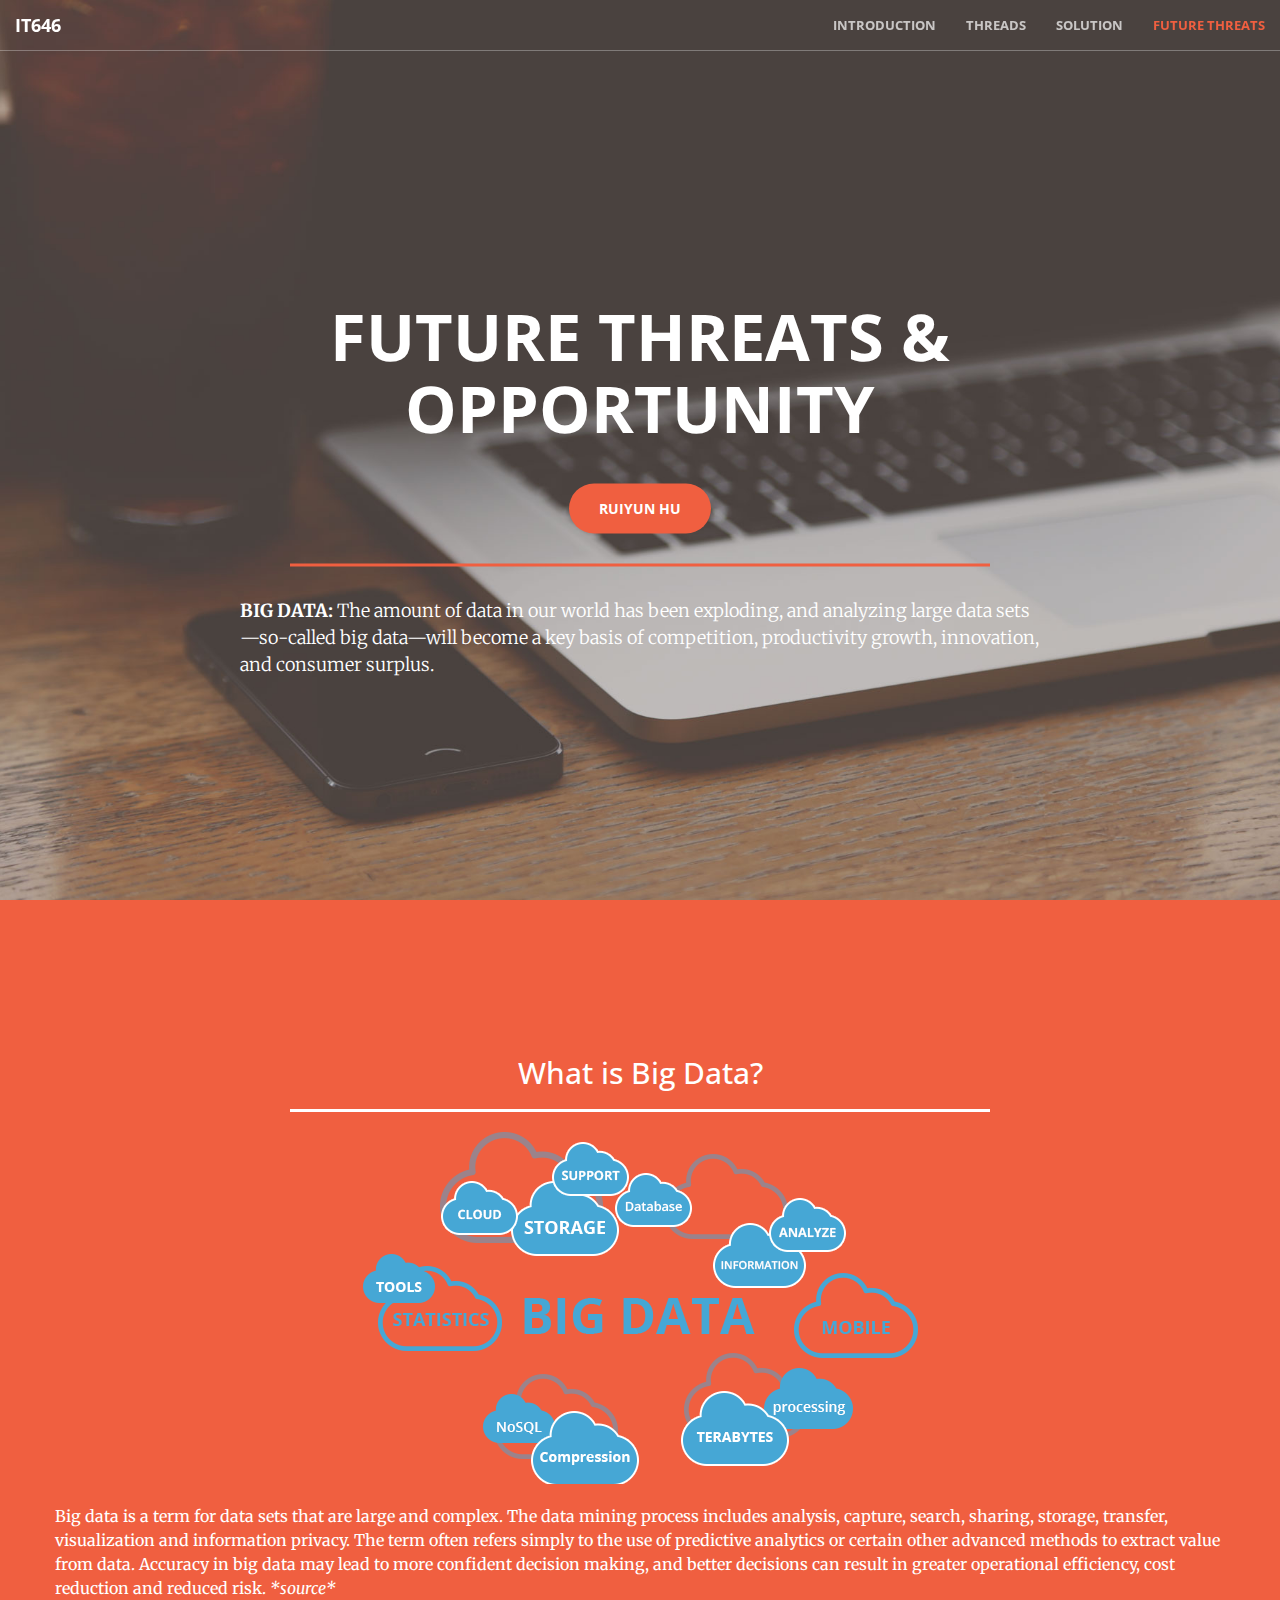
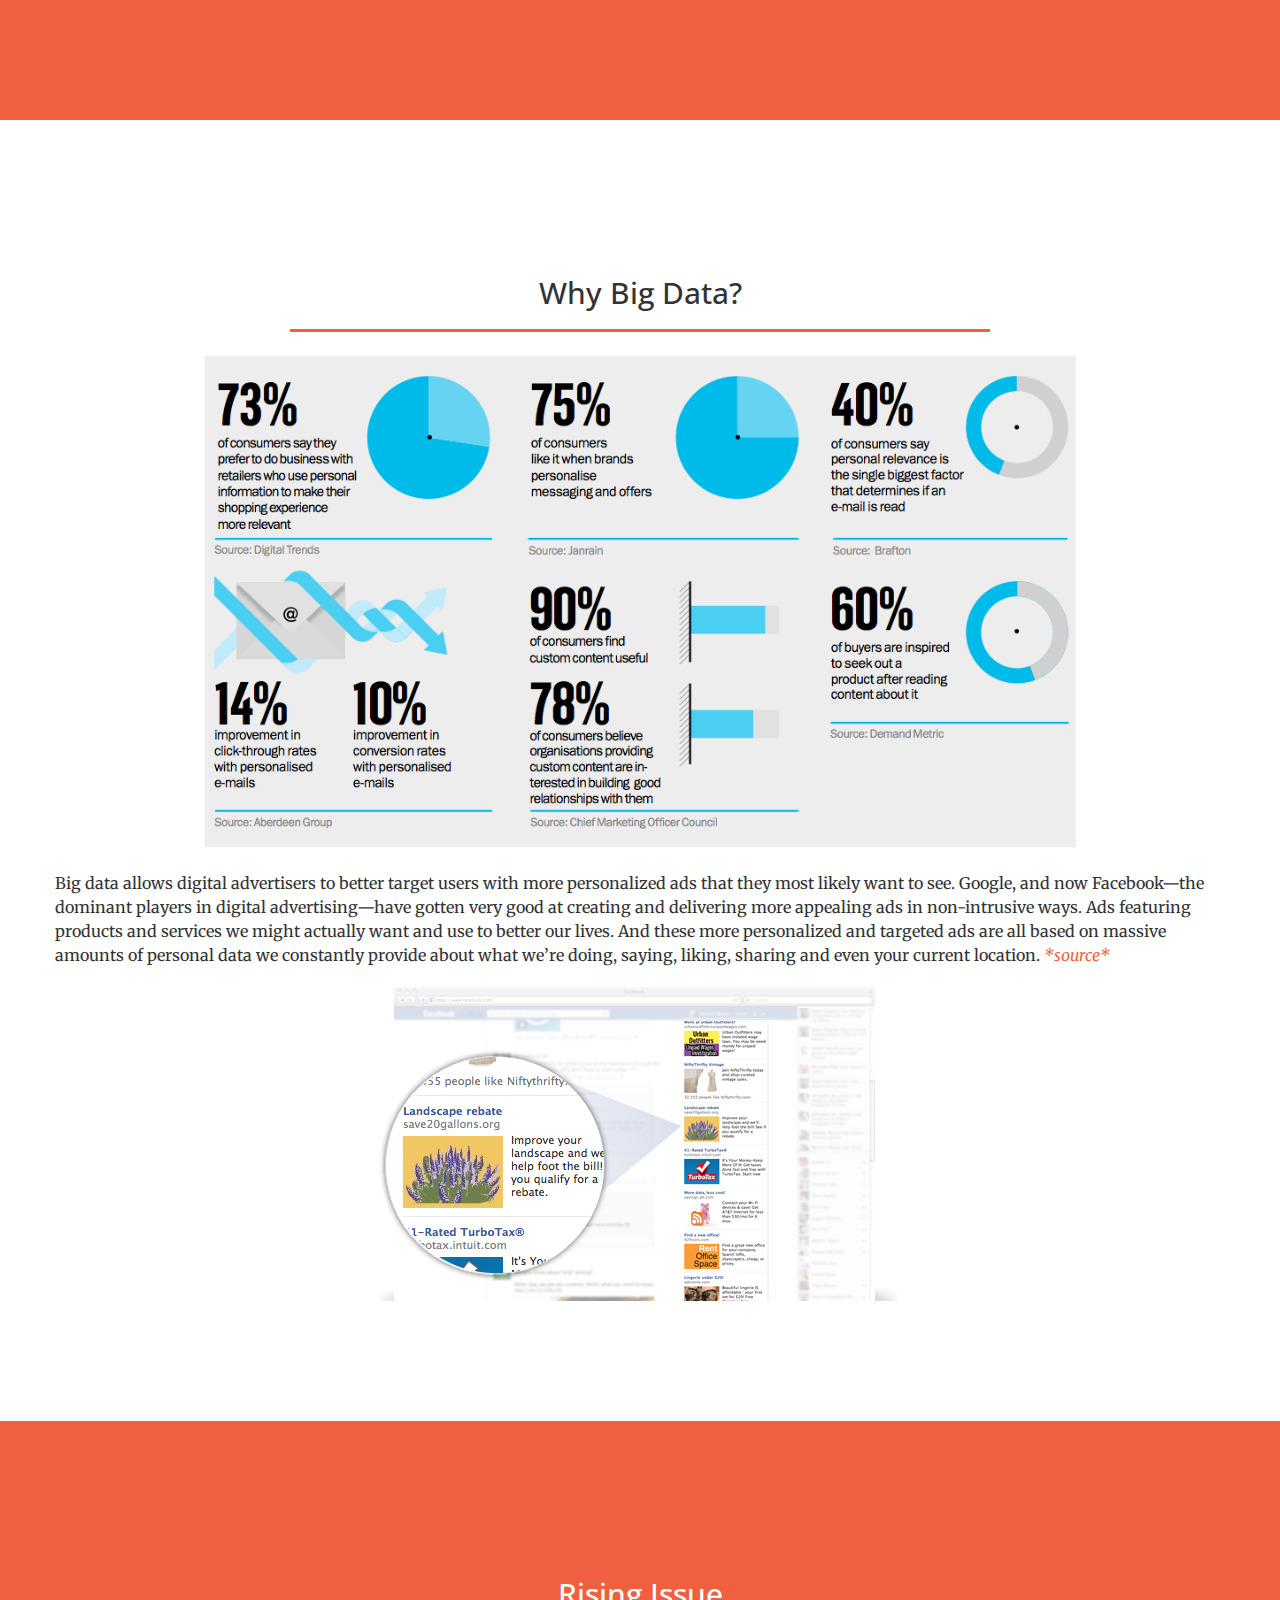
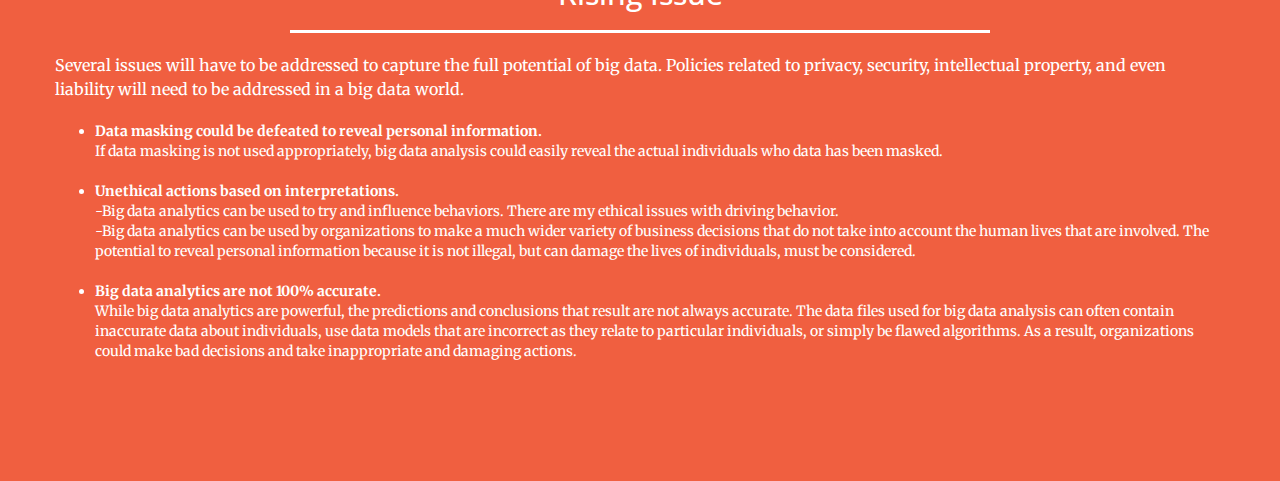
==== commit 35e352b9: "update" ====
--- a/ITclass/page/future.html
+++ b/ITclass/page/future.html
@@ -74,11 +74,10 @@
         <header>
             <div class="header-content">
                 <div class="header-content-inner">
-                    <h1 style="margin-bottom:40px;">Future Threats & Opportunity</h1>
-                     <h1 style="margin-bottom:40px;">Big Data</h1>
+                    <h1 style="margin-top:20px;margin-bottom:40px;">Future Threats & Opportunity</h1>
                     <a href="#about" class="btn btn-primary btn-xl page-scroll" style="margin: 0 5px;">Ruiyun Hu</a>
                     <hr>
-                    <p class="left-align">The amount of data in our world has been exploding, and analyzing large data sets—so-called big data—will become a key basis of competition, productivity growth, innovation, and consumer surplus.
+                    <p class="left-align"><b>BIG DATA:</b> The amount of data in our world has been exploding, and analyzing large data sets—so-called big data—will become a key basis of competition, productivity growth, innovation, and consumer surplus.
                     </p>
                 </div>
             </div>
@@ -89,14 +88,12 @@
                 <div class="row">
                     <div class="center-block text-center">
                         <i style="color:#ffffff" class="fa fa-4x fa-desktop wow bounceIn text-primary" data-wow-delay=".2s"></i>
-                        <h2 class="section-heading">Why Big Data? </h2>
+                        <h2 class="section-heading">What is Big Data? </h2>
                         <hr class="light">
-                        <p class="left-align">Compromising / interrupting the flow of information or business transactions can significantly impact businesses at multiple levels i.e from a financial aspect (loss of revenue), affect the organization / business reputation and disrupt / halt business operations entirely.
+                        <img src="../img/bigdata.png">
+                        <p class="left-align">Big data is a term for data sets that are large and complex. The data mining process includes analysis, capture, search, sharing, storage, transfer, visualization and information privacy. The term often refers simply to the use of predictive analytics or certain other advanced methods to extract value from data. Accuracy in big data may lead to more confident decision making, and better decisions can result in greater operational efficiency, cost reduction and reduced risk. <i><a style="color:#ffffff" href="http://www.martinhilbert.net/WorldInfoCapacity.html/"> *source* </a></i> 
                         </p>
-                        <p class="left-align">An example would be the recent ransomware attacks on a string of Medical Facilities namely: Kentucky Methodist Hospital, Chino Valley Medical Center and Desert Valley Hospital, California. The impact to these hospitals technology infrastructure were significant as it required them to shut down all of their desktop computers & activate a back-up systems, as well as limit access to web-based services and electronic communications. Some of these hospitals were not able to access critical data and were forced to pay, in order to retrieve / re-gain access to files. <i><a style="color:#ffffff" href="http://www.bbc.com/news/technology-35880610"> *source* </a></i> 
-                        </p>
-                        <p class="left-align">Another form or electronic disruption to websites are DDoS (distributed denial of service) attacks, where in multiple systems flood the bandwidth or resources of a targeted systems, thereby making it unavailable to actual users who would like to conduct transactions.
-                        </p>
+
                     </div>
                 </div>
             </div>
@@ -106,15 +103,13 @@
             <div class="container">
                 <div class="row">
                     <div class="center-block text-center">
-                        <i class="fa fa-4x fa-credit-card wow bounceIn text-primary" data-wow-delay=".2s"></i>
-                        <h2 class="section-heading">Fraud: </h2>
-                        <hr class="light">
-                        <p class="left-align">Fraudulent Credit Card Purchases is another major factor which affects businesses and can affect revenues. Charges made by individuals (criminals) will result in an economic loss of product, redistribution costs of redelivering purchased items (carrier fraud), returns as well as requiring the business to make good on refunds. 
+                        <i class="fa fa-4x fa-diamond wow bounceIn text-primary" data-wow-delay=".2s"></i>
+                        <h2 class="section-heading">Why Big Data? </h2>
+                        <hr>
+                        <img src="../img/report.png" width="75%">
+                        <p class="left-align">Big data allows digital advertisers to better target users with more personalized ads that they most likely want to see. Google, and now Facebook—the dominant players in digital advertising—have gotten very good at creating and delivering more appealing ads in non-intrusive ways. Ads featuring products and services we might actually want and use to better our lives. And these more personalized and targeted ads are all based on massive amounts of personal data we constantly provide about what we’re doing, saying, liking, sharing and even your current location.<i><a href="https://www.qubole.com/blog/big-data/big-data-advertising-case-study/?nabe=5695374637924352:0&utm_referrer=https%3A%2F%2Fwww.google.com%2F"> *source* </a></i> 
                         </p>
-                        <p class="left-align">Recent study: Every $100 of Fraud Costs Merchants $308, up from $279 in 2013 According to LexisNexis Risk Solutions Study <i><a href="http://www.lexisnexis.com/risk/newsevents/press-release.aspx?id=1410550882765029"> *source* </a></i> 
-                        </p>
-                        <p class="left-align">Ensuring that employees receive required security training as well as employing Encryption, Secure Protocols (SSL), IDS / IPS & Security tools such as Antivirus/Anti-Malware software can go a long way in protecting technology infrastructure environment and employing Fraud prevention services through companies like Lexis Nexis.  
-                        </p>
+                        <img src="../img/fb.png">
                     </div>
                 </div>
             </div>
@@ -124,35 +119,44 @@
         <section class="bg-primary" id="about">
             <div class="container">
                 <div class="row">
-                   <div class="center-block text-center">
-                    <i style="color:#ffffff" class="fa fa-4x fa-briefcase wow bounceIn text-primary" data-wow-delay=".2s"></i>
-                       <h2 class="section-heading">Supply Chain Management:</h2>
-                       <hr class="light">
-                       <p class="left-align">E-commerce allows for the integration of communication and data management between companies and inter-company functions, which results in the 3 flows of supply chain being effected i.e the physical, financial and information.  Impact on Physical flow: Improved the movement process of inventory / goods, Information Flow: Improved the information processing capacity and capability of the organization and the Financial Flow: Made more efficient and organized payment solutions. 
-                       </p>
-                       <p class="left-align">E-Commerce allow companies to electronically identify missing links in supply chain at various levels and improve processes and performance. Implementation of ERP solutions has helped companies manage operations with customers and suppliers. E-Commerce helps in bypassing / solving issues that companies face such as political barriers or cross-country changes. <i><a href="https://en.wikipedia.org/wiki/E-commerce"> *source* </a></i> 
-                       </p>
-                   </div>
-               </div>
-           </div>
-       </section>
+                 <div class="center-block text-center">
+                    <i style="color:#ffffff" class="fa fa-4x fa-comments wow bounceIn text-primary" data-wow-delay=".2s"></i>
+                    <h2 class="section-heading">Rising Issue</h2>
+                    <hr class="light">
+                    <p class="left-align">Several issues will have to be addressed to capture the full potential of big data. Policies related to privacy, security, intellectual property, and even liability will need to be addressed in a big data world.<i><a href="http://www.mckinsey.com/business-functions/business-technology/our-insights/big-data-the-next-frontier-for-innovation"> *source* </a></i> 
+                    </p>
+                    <ul style="text-align:left;">
+                        <li><b>Data masking could be defeated to reveal personal information.</b><br>
+                            If data masking is not used appropriately, big data analysis could easily reveal the actual individuals who data has been masked.  
+                        </li>
+                        <li><b>Unethical actions based on interpretations.</b><br>
+                            -Big data analytics can be used to try and influence behaviors. There are my ethical issues with driving behavior.<br> -Big data analytics can be used by organizations to make a much wider variety of business decisions that do not take into account the human lives that are involved. The potential to reveal personal information because it is not illegal, but can damage the lives of individuals, must be considered.
+                        </li>
+                        <li><b>Big data analytics are not 100% accurate.</b><br>
+                            While big data analytics are powerful, the predictions and conclusions that result are not always accurate. The data files used for big data analysis can often contain inaccurate data about individuals, use data models that are incorrect as they relate to particular individuals, or simply be flawed algorithms. As a result, organizations could make bad decisions and take inappropriate and damaging actions.
+                        </li>
+                    </ul>
+                </div>
+            </div>
+        </div>
+    </section>
 
 
 
-       <!-- jQuery -->
-       <script src="../js/jquery.js"></script>
+    <!-- jQuery -->
+    <script src="../js/jquery.js"></script>
 
-       <!-- Bootstrap Core JavaScript -->
-       <script src="../js/bootstrap.min.js"></script>
+    <!-- Bootstrap Core JavaScript -->
+    <script src="../js/bootstrap.min.js"></script>
 
-       <!-- Plugin JavaScript -->
-       <script src="../js/jquery.easing.min.js"></script>
-       <script src="../js/jquery.fittext.js"></script>
-       <script src="../js/wow.min.js"></script>
+    <!-- Plugin JavaScript -->
+    <script src="../js/jquery.easing.min.js"></script>
+    <script src="../js/jquery.fittext.js"></script>
+    <script src="../js/wow.min.js"></script>
 
-       <!-- Custom Theme JavaScript -->
-       <script src="../js/creative.js"></script>
+    <!-- Custom Theme JavaScript -->
+    <script src="../js/creative.js"></script>
 
-   </body>
+</body>
 
-   </html>
+</html>
--- a/ITclass/css/creative.css
+++ b/ITclass/css/creative.css
@@ -50,6 +50,12 @@
     font-size: 16px;
     line-height: 1.5;
 }
+.container li{
+    margin-bottom: 20px;
+}
+.container img{
+    margin-bottom: 20px;
+}
 
 .left-align{
     text-align: left;
@@ -183,7 +189,7 @@
     text-align: center;
     color: #fff;
     background-image: url(../img/header.jpg);
-    background-position: top center;
+    background-position: center;
     -webkit-background-size: cover;
     -moz-background-size: cover;
     background-size: cover;
@@ -213,7 +219,7 @@
     margin-bottom: 50px;
     font-size: 16px;
     font-weight: 300;
-    color: rgba(255,255,255,.7);
+    color: #ffffff;
 }
 
 @media(min-width:768px) {
@@ -223,7 +229,7 @@
 
     header .header-content {
         position: absolute;
-        top: 50%;
+        top: 56%;
         padding: 0 50px;
         -webkit-transform: translateY(-50%);
         -ms-transform: translateY(-50%);
